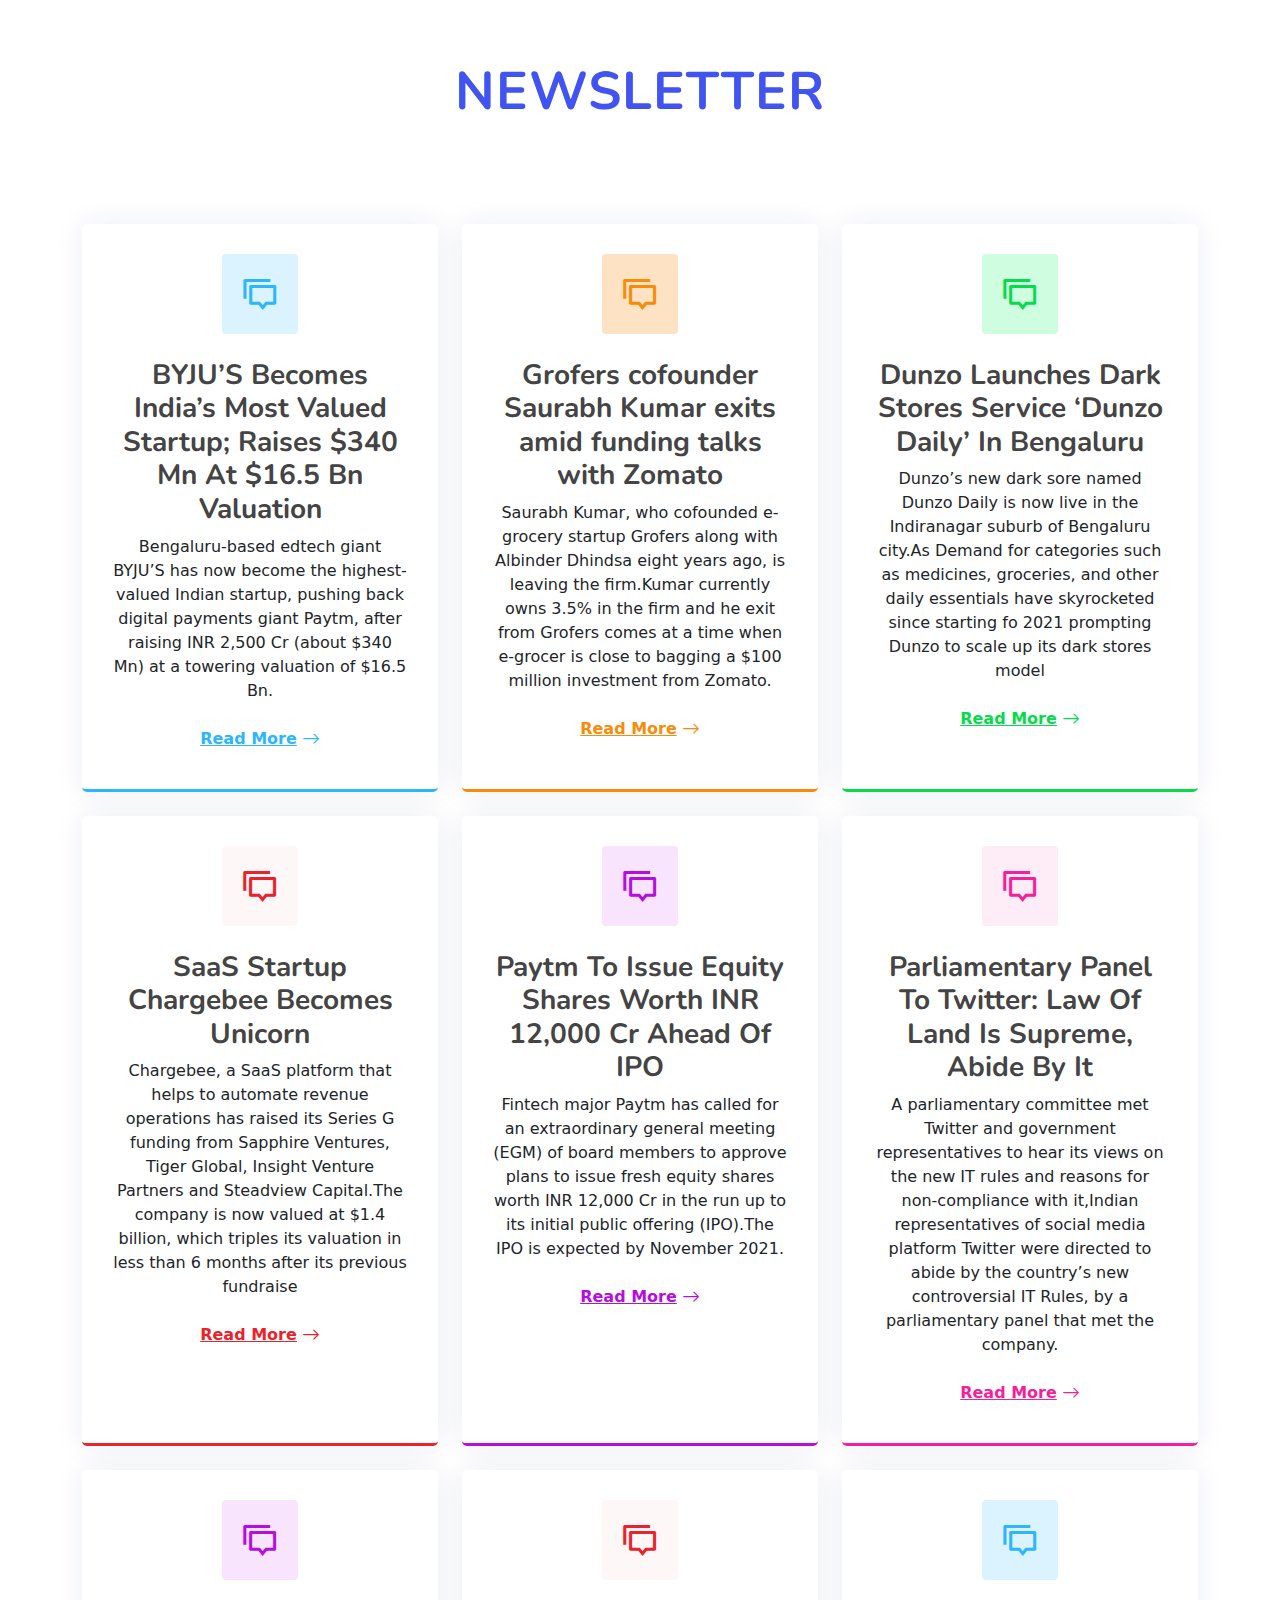
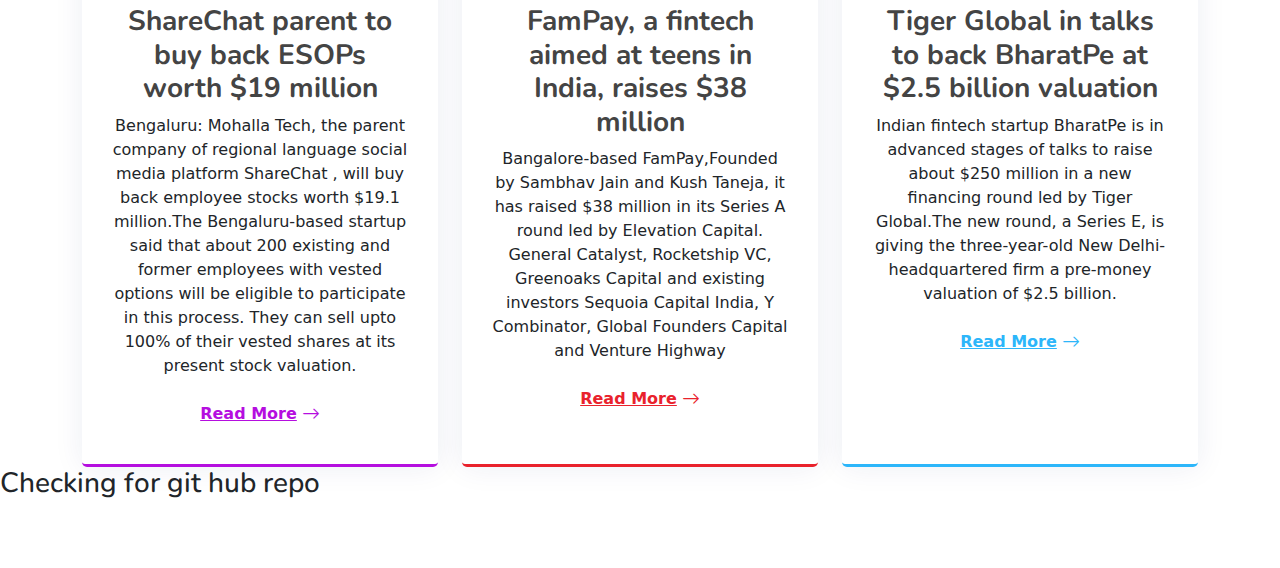
==== index.html @ 719d620d "ok" ====
<!DOCTYPE html>
<html lang="en">
<head>
    <meta charset="UTF-8">
    <meta http-equiv="X-UA-Compatible" content="IE=edge">
    <meta name="viewport" content="width=device-width, initial-scale=1.0">
    <link rel="shortcut icon" type="image/jpg" href="images/e-cell.jpg"/>
    <link rel="stylesheet" href="style.css">
    <title>Newsletter</title>
    <link href="https://fonts.googleapis.com/css?family=Open+Sans:300,300i,400,400i,600,600i,700,700i|Nunito:300,300i,400,400i,600,600i,700,700i|Poppins:300,300i,400,400i,500,500i,600,600i,700,700i" rel="stylesheet">
    <link href="assets/vendor/bootstrap/css/bootstrap.min.css" rel="stylesheet">
    <link href="assets/vendor/bootstrap-icons/bootstrap-icons.css" rel="stylesheet">
    <!-- <link href="assets/vendor/aos/aos.css" rel="stylesheet"> -->
    <link href="assets/vendor/remixicon/remixicon.css" rel="stylesheet">
    <link href="assets/vendor/swiper/swiper-bundle.min.css" rel="stylesheet">
    <link href="assets/vendor/glightbox/css/glightbox.min.css" rel="stylesheet">
</head>
<body>
   <section id="services" class="services">

      <div class="container" data-aos="fade-up">

        <header class="section-header">
          <h2 class="shiv">NEWSLETTER</h2>
        
        </header>

        <div class="row gy-4">

          <div class="col-lg-4 col-md-6" data-aos="fade-up" data-aos-delay="200">
            <div class="service-box blue">
              <i class="ri-discuss-line icon"></i>
              <h3>BYJU’S Becomes India’s Most Valued Startup; Raises $340 Mn At $16.5 Bn Valuation</h3>
              <p>Bengaluru-based edtech giant BYJU’S has now become the highest-valued Indian startup, pushing back digital payments giant Paytm, after raising INR 2,500 Cr (about $340 Mn) at a towering valuation of $16.5 Bn.</p>
              <a href="https://inc42.com/buzz/byjus-becomes-indias-most-valued-startup-raises-340-mn-at-16-5-bn-valuation/" class="read-more" target="_blank"><span>Read More</span> <i class="bi bi-arrow-right"></i></a>
            </div>
          </div>

          <div class="col-lg-4 col-md-6" data-aos="fade-up" data-aos-delay="300">
            <div class="service-box orange">
              <i class="ri-discuss-line icon"></i>
              <h3>Grofers cofounder Saurabh Kumar exits amid funding talks with Zomato</h3>
              <p>Saurabh Kumar, who cofounded e-grocery startup Grofers along with Albinder Dhindsa eight years ago, is leaving the firm.Kumar currently owns 3.5% in the firm and he exit from Grofers comes at a time when e-grocer is close to bagging a $100 million investment from Zomato.</p>
              <a href="https://m.economictimes.com/tech/startups/grofers-cofounder-saurabh-kumar-exits-amid-zomato-funding-talks/amp_articleshow/83633097.cms" target="_blank" class="read-more"><span>Read More</span> <i class="bi bi-arrow-right"></i></a>
            </div>
          </div>

          <div class="col-lg-4 col-md-6" data-aos="fade-up" data-aos-delay="400">
            <div class="service-box green">
              <i class="ri-discuss-line icon"></i>
              <h3>Dunzo Launches Dark Stores Service ‘Dunzo Daily’ In Bengaluru</h3>
              <p>Dunzo’s new dark sore named Dunzo Daily is now live in the Indiranagar suburb of Bengaluru city.As Demand for categories such as medicines, groceries, and other daily essentials have skyrocketed since starting fo 2021 prompting Dunzo to scale up its dark stores model</p>
              <a href="https://inc42.com/buzz/dunzo-launches-dark-stores-service-dunzo-daily-in-bengaluru/?itm_source=inc42-news-round&itm_medium=website&itm_campaign=news-round" class="read-more" target="_blank"><span>Read More</span> <i class="bi bi-arrow-right"></i></a>
            </div>
          </div>

          <div class="col-lg-4 col-md-6" data-aos="fade-up" data-aos-delay="500">
            <div class="service-box red">
              <i class="ri-discuss-line icon"></i>
              <h3>SaaS Startup Chargebee Becomes Unicorn</h3>
              <p>Chargebee, a SaaS platform that helps to automate revenue operations has raised its Series G funding from Sapphire Ventures, Tiger Global, Insight Venture Partners and Steadview Capital.The company is now valued at $1.4 billion, which triples its valuation in less than 6 months after its previous fundraise</p>
              <a href="https://inc42.com/buzz/saas-startup-chargebee-becomes-unicorn-triples-valuation-in-125-mn-series-g/" class="read-more" target="_blank"><span>Read More</span> <i class="bi bi-arrow-right"></i></a>
            </div>
          </div>

          <div class="col-lg-4 col-md-6" data-aos="fade-up" data-aos-delay="600">
            <div class="service-box purple">
              <i class="ri-discuss-line icon"></i>
              <h3>Paytm To Issue Equity Shares Worth INR 12,000 Cr Ahead Of IPO</h3>
              <p>Fintech major Paytm has called for an extraordinary general meeting (EGM) of board members to approve plans to issue fresh equity shares worth INR 12,000 Cr in the run up to its initial public offering (IPO).The IPO is expected by November 2021.</p>
              <a href="https://inc42.com/buzz/paytm-to-issue-equity-shares-worth-inr-12000-cr-ahead-of-ipo/" class="read-more" target="_blank"><span>Read More</span> <i class="bi bi-arrow-right"></i></a>
            </div>
          </div>

          <div class="col-lg-4 col-md-6" data-aos="fade-up" data-aos-delay="700">
            <div class="service-box pink">
              <i class="ri-discuss-line icon"></i>
              <h3>Parliamentary Panel To Twitter: Law Of Land Is Supreme, Abide By It</h3>
              <p>A parliamentary committee met Twitter and government representatives to hear its views on the new IT rules and reasons for non-compliance with it,Indian representatives of social media platform Twitter were directed to abide by the country’s new controversial IT Rules, by a parliamentary panel that met the company.</p>
              <a href="https://inc42.com/buzz/parliamentary-panel-to-twitter-law-of-land-is-supreme-abide-by-it/?itm_source=inc42-news-round&itm_medium=website&itm_campaign=news-round" target="_blank"class="read-more"><span>Read More</span> <i class="bi bi-arrow-right"></i></a>
            </div>
          </div>
          <div class="col-lg-4 col-md-6" data-aos="fade-up" data-aos-delay="600">
            <div class="service-box purple">
              <i class="ri-discuss-line icon"></i>
              <h3>ShareChat parent to buy back ESOPs worth $19 million</h3>
              <p>Bengaluru: Mohalla Tech, the parent company of regional language social media platform ShareChat , will buy back employee stocks worth $19.1 million.The Bengaluru-based startup said that about 200 existing and former employees with vested options will be eligible to participate in this process. They can sell upto 100% of their vested shares at its present stock valuation.</p>
              <a href="https://m.economictimes.com/tech/startups/sharechat-parent-to-buy-back-esops-worth-19-million/amp_articleshow/83627290.cms" target="_blank"class="read-more"><span>Read More</span> <i class="bi bi-arrow-right"></i></a>
            </div>
          </div>
          
          <div class="col-lg-4 col-md-6" data-aos="fade-up" data-aos-delay="500">
            <div class="service-box red">
              <i class="ri-discuss-line icon"></i>
              <h3>FamPay, a fintech aimed at teens in India, raises $38 million</h3>
              <p>Bangalore-based FamPay,Founded by Sambhav Jain and Kush Taneja, it has raised $38 million in its Series A round led by Elevation Capital. General Catalyst, Rocketship VC, Greenoaks Capital and existing investors Sequoia Capital India, Y Combinator, Global Founders Capital and Venture Highway</p>
              <a href="https://techcrunch.com/2021/06/15/fampay-a-fintech-aimed-at-teens-in-india-raises-38-million/" target="_blank" class="read-more"><span>Read More</span> <i class="bi bi-arrow-right"></i></a>
            </div>
          </div>
       
          <div class="col-lg-4 col-md-6" data-aos="fade-up" data-aos-delay="200">
            <div class="service-box blue">
              <i class="ri-discuss-line icon"></i>
              <h3>Tiger Global in talks to back BharatPe at $2.5 billion valuation</h3>
              <p>Indian fintech startup BharatPe is in advanced stages of talks to raise about $250 million in a new financing round led by Tiger Global.The new round, a Series E, is giving the three-year-old New Delhi-headquartered firm a pre-money valuation of $2.5 billion.</p>
              <a href="https://techcrunch.com/2021/06/18/tiger-global-in-talks-to-back-bharatpe-at-2-5-billion-valuation/" target="_blank" class="read-more"><span>Read More</span> <i class="bi bi-arrow-right"></i></a>
            </div>
          </div>
          
        </div>

      </div>
      <h3>Checking for git hub repo</h3>
    </section>
    
</body>
</html>
---- style.css ----
:root {
  scroll-behavior: smooth;
}

body {
  font-family: "Open Sans", sans-serif;
  color: #444444;
}

a {
  color: #4154f1;
  text-decoration: none;
}

a:hover {
  color: #717ff5;
  text-decoration: none;
}

h1, h2, h3, h4, h5, h6 {
  font-family: "Nunito", sans-serif;
}


section {
  padding: 60px 0;
  overflow: hidden;
}

.section-header {
  text-align: center;
  padding-bottom: 100px;
}

.section-header h2 {
  font-size: 53px;
  letter-spacing: 1px;
  font-weight: 700;
  margin: 0;
  color: #4154f1;
  text-transform: uppercase;
}

.section-header p {
  margin: 10px 0 0 0;
  padding: 0;
  font-size: 38px;
  line-height: 42px;
  font-weight: 700;
  color: #012970;
}

@media (max-width: 768px) {
  .section-header p {
    font-size: 28px;
    line-height: 32px;
  }
}


.services .service-box {
  box-shadow: 0px 0 30px rgba(1, 41, 112, 0.08);
  height: 100%;
  padding: 30px 30px;
  text-align: center;
  transition: 0.3s;
  border-radius: 5px;
}

.services .service-box .icon {
  font-size: 36px;
  padding: 40px 20px;
  border-radius: 4px;
  position: relative;
  margin-bottom: 25px;
  display: inline-block;
  line-height: 0;
  transition: 0.3s;
}

.services .service-box h3 {
  color: #444444;
  font-weight: 700;
}

.services .service-box .read-more {
  display: inline-flex;
  align-items: center;
  justify-content: center;
  font-weight: 600;
  font-size: 16px;
  padding: 8px 20px;
}

.services .service-box .read-more i {
  line-height: 0;
  margin-left: 5px;
  font-size: 18px;
}

.services .service-box.blue {
  border-bottom: 3px solid #2db6fa;
}

.services .service-box.blue .icon {
  color: #2db6fa;
  background: #dbf3fe;
}

.services .service-box.blue .read-more {
  color: #2db6fa;
}

.services .service-box.blue:hover {
  background: #2db6fa;
}

.services .service-box.orange {
  border-bottom: 3px solid #f68c09;
}

.services .service-box.orange .icon {
  color: #f68c09;
  background: #fde3c4;
}

.services .service-box.orange .read-more {
  color: #f68c09;
}

.services .service-box.orange:hover {
  background: #f68c09;
}

.services .service-box.green {
  border-bottom: 3px solid #08da4e;
}

.services .service-box.green .icon {
  color: #08da4e;
  background: #cffddf;
}

.services .service-box.green .read-more {
  color: #08da4e;
}

.services .service-box.green:hover {
  background: #08da4e;
}

.services .service-box.red {
  border-bottom: 3px solid #e9222c;
}

.services .service-box.red .icon {
  color: #e9222c;
  background: #fef7f8;
}

.services .service-box.red .read-more {
  color: #e9222c;
}

.services .service-box.red:hover {
  background: #e9222c;
}

.services .service-box.purple {
  border-bottom: 3px solid #b50edf;
}

.services .service-box.purple .icon {
  color: #b50edf;
  background: #f8e4fd;
}

.services .service-box.purple .read-more {
  color: #b50edf;
}

.services .service-box.purple:hover {
  background: #b50edf;
}

.services .service-box.pink {
  border-bottom: 3px solid #f51f9c;
}

.services .service-box.pink .icon {
  color: #f51f9c;
  background: #feecf7;
}

.services .service-box.pink .read-more {
  color: #f51f9c;
}

.services .service-box.pink:hover {
  background: #f51f9c;
}

.services .service-box:hover h3, .services .service-box:hover p, .services .service-box:hover .read-more {
  color: #fff;
}

.services .service-box:hover .icon {
  background: #fff;
}

@media screen and (max-width:686px) {
  .section-header h2 {
    font-size:33px;
  }
}
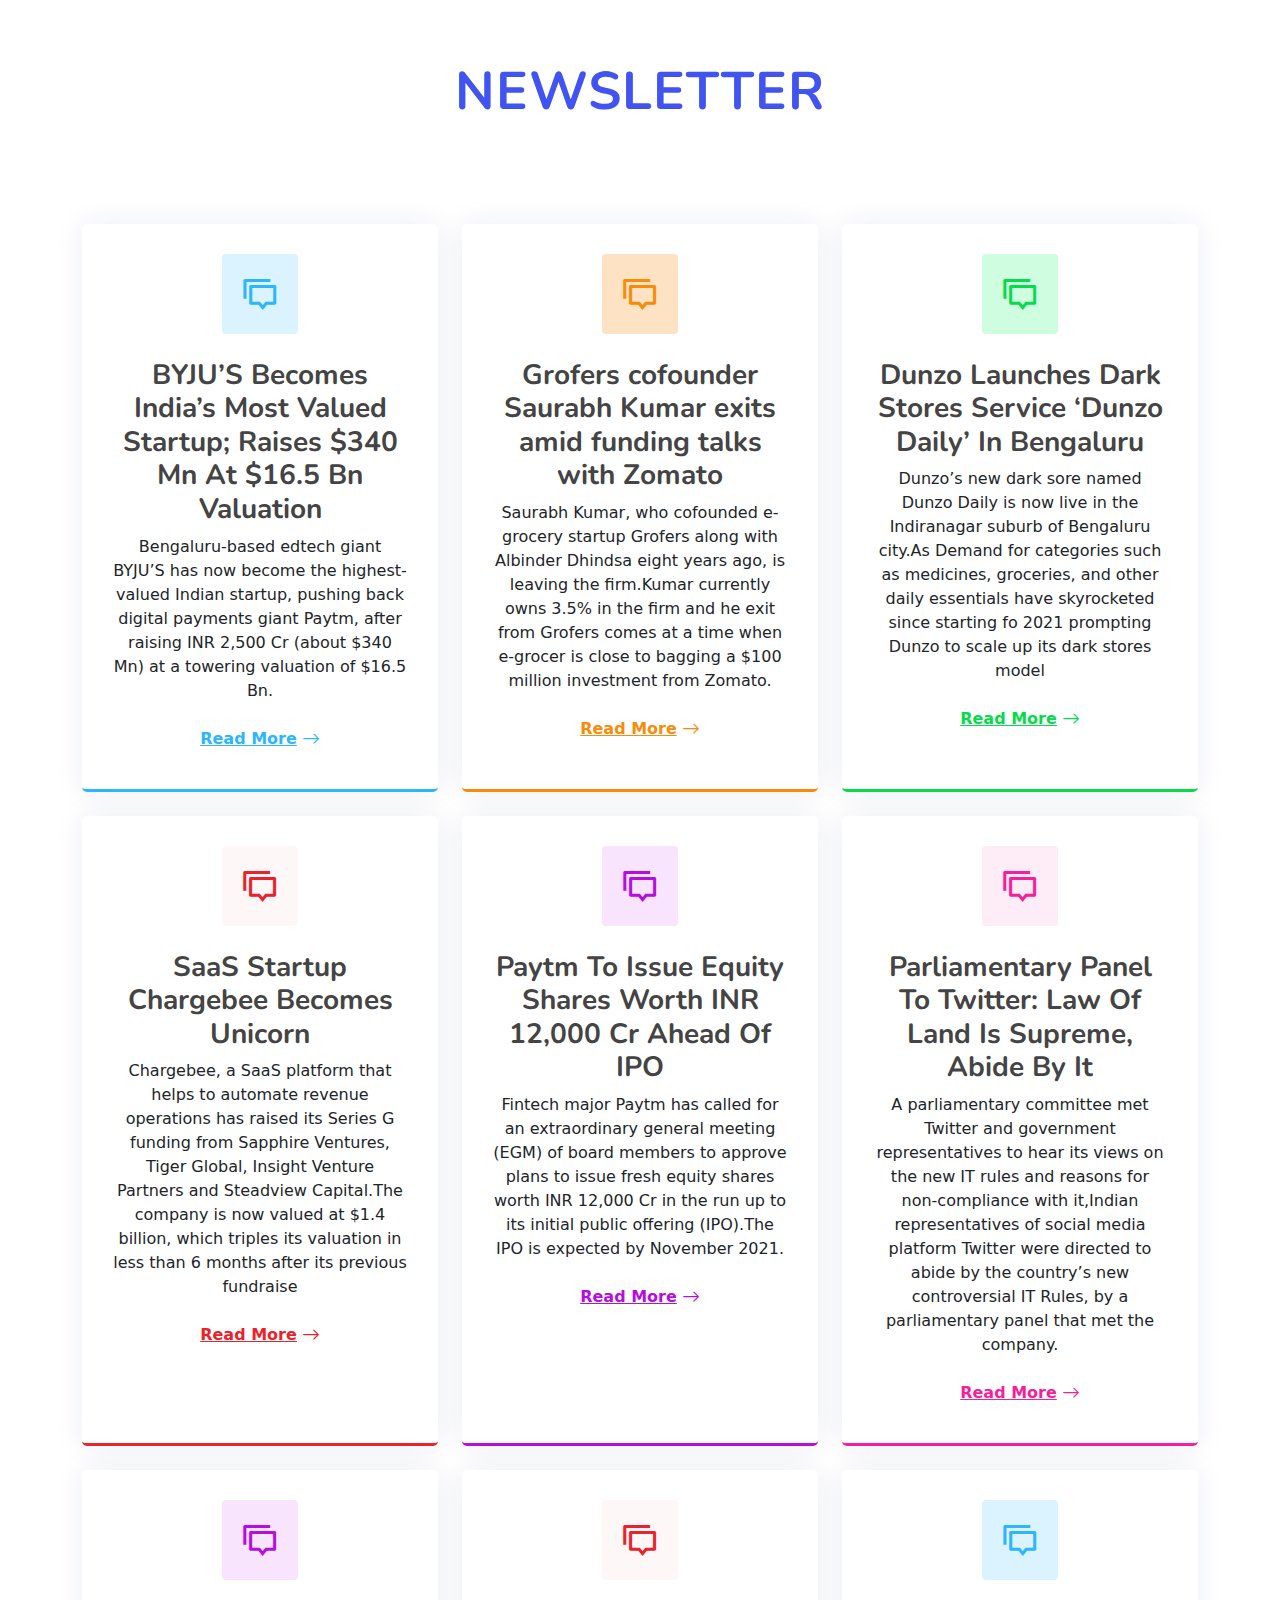
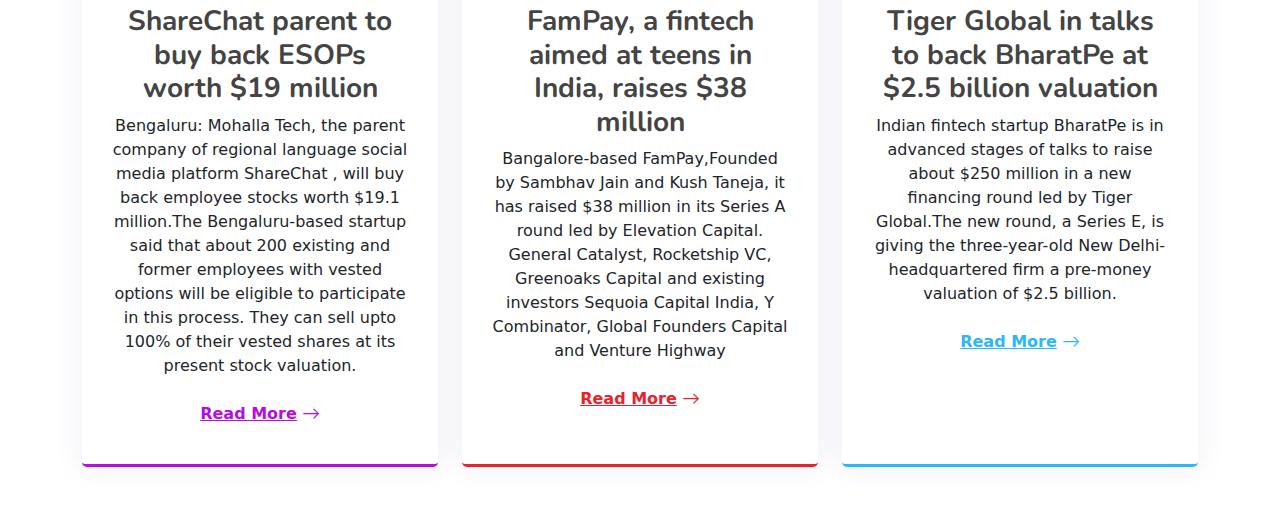
==== commit 48cdb1be: "z" ====
--- a/index.html
+++ b/index.html
@@ -110,7 +110,8 @@
         </div>
 
       </div>
-      <h3>Checking for git hub repo</h3>
+      
+      
     </section>
     
 </body>
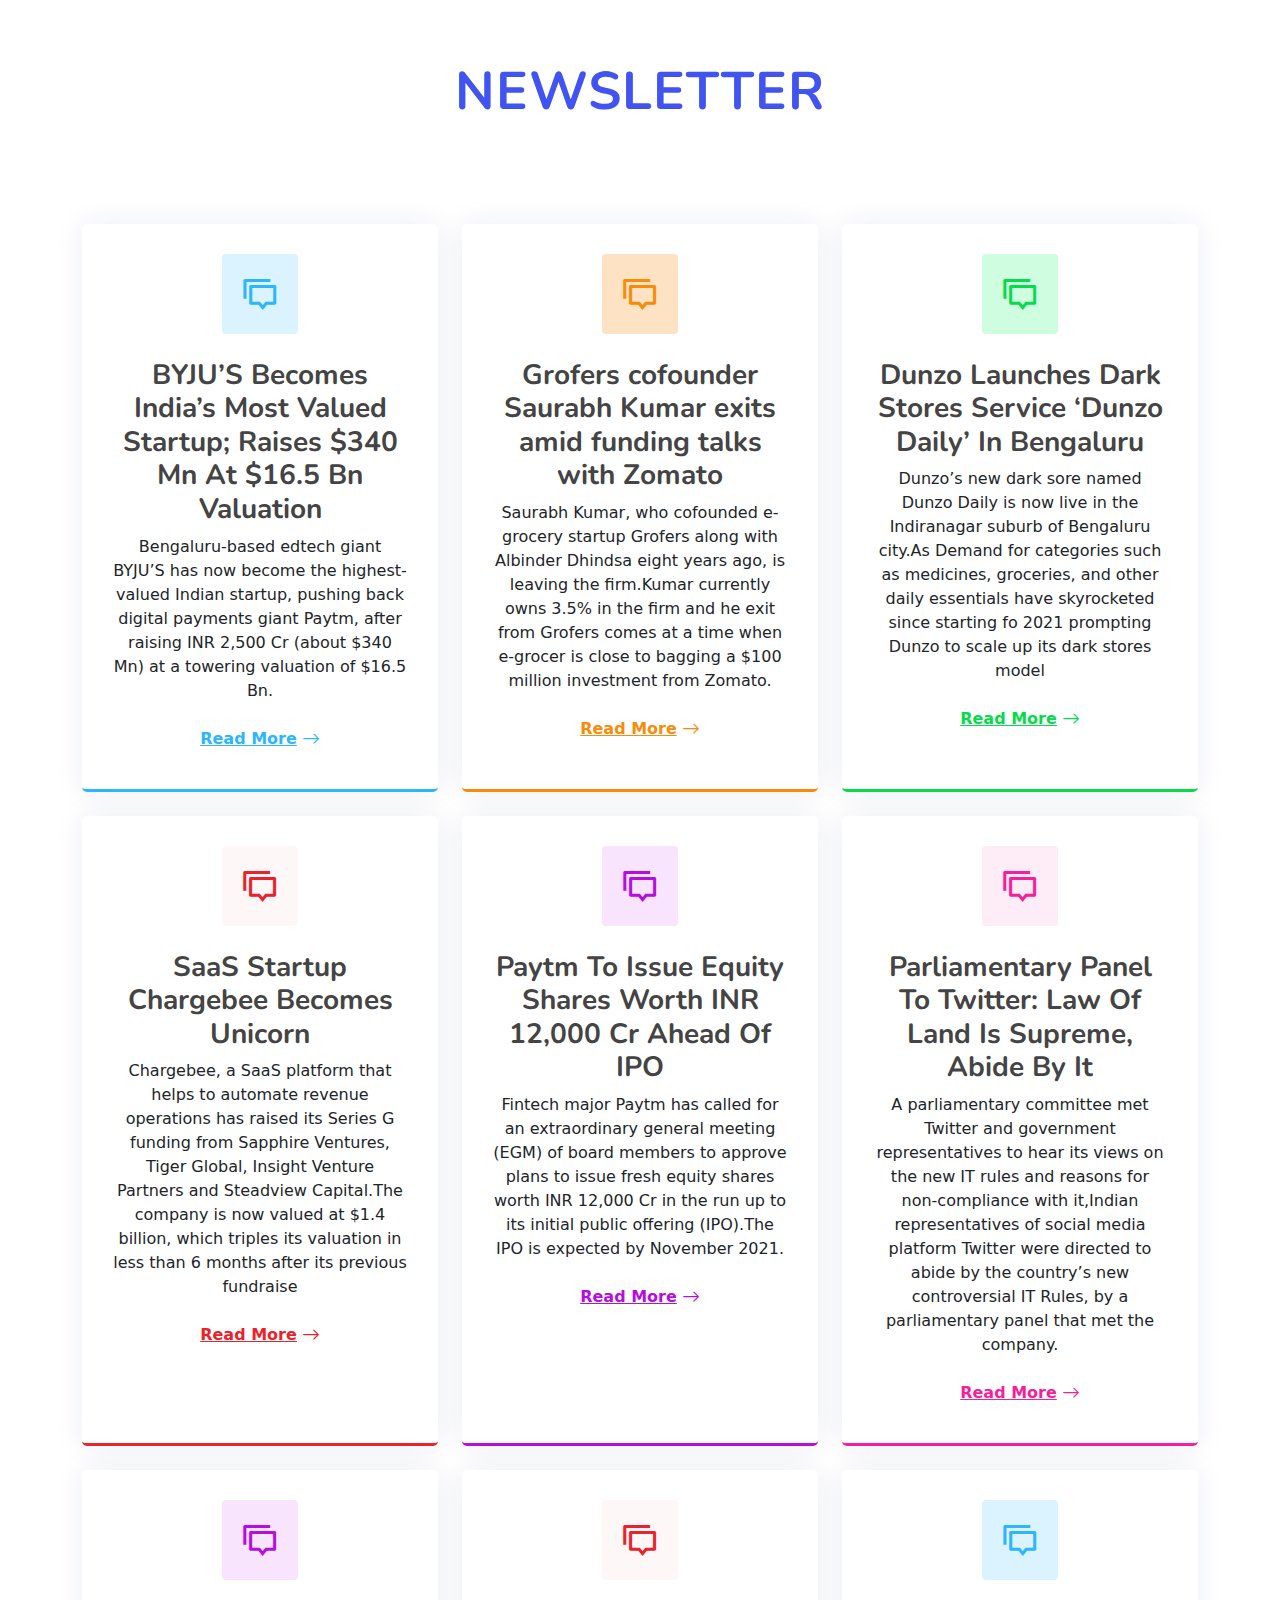
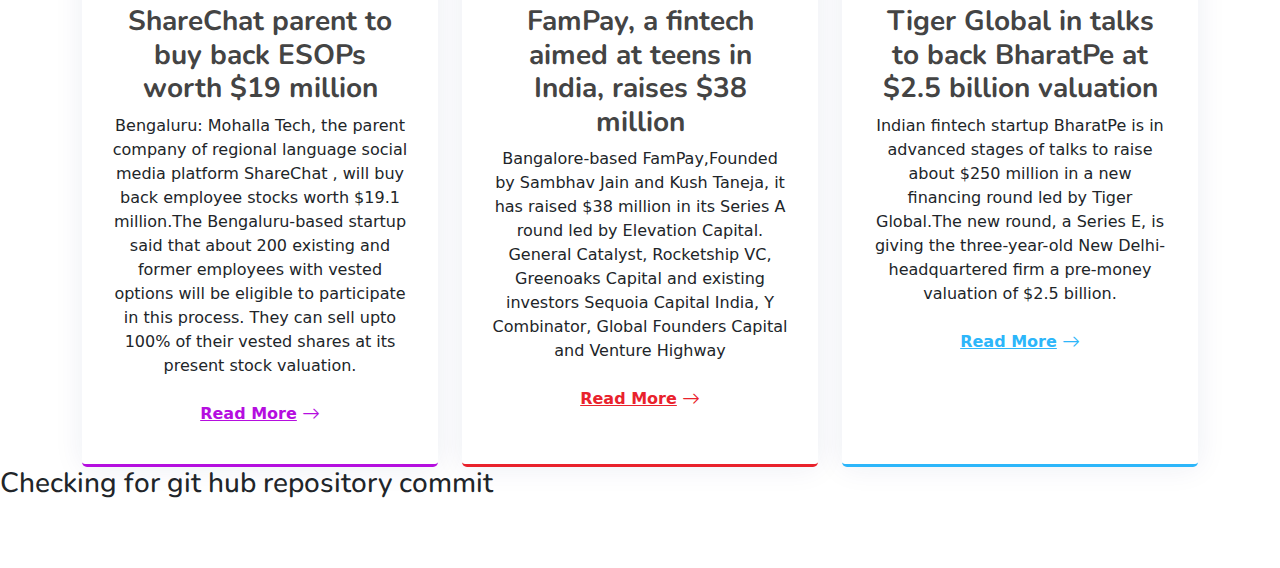
==== commit 49a389ab: "." ====
--- a/index.html
+++ b/index.html
@@ -110,7 +110,7 @@
         </div>
 
       </div>
-      
+      <h3>Checking for git hub repository commit</h3>
       
     </section>
     
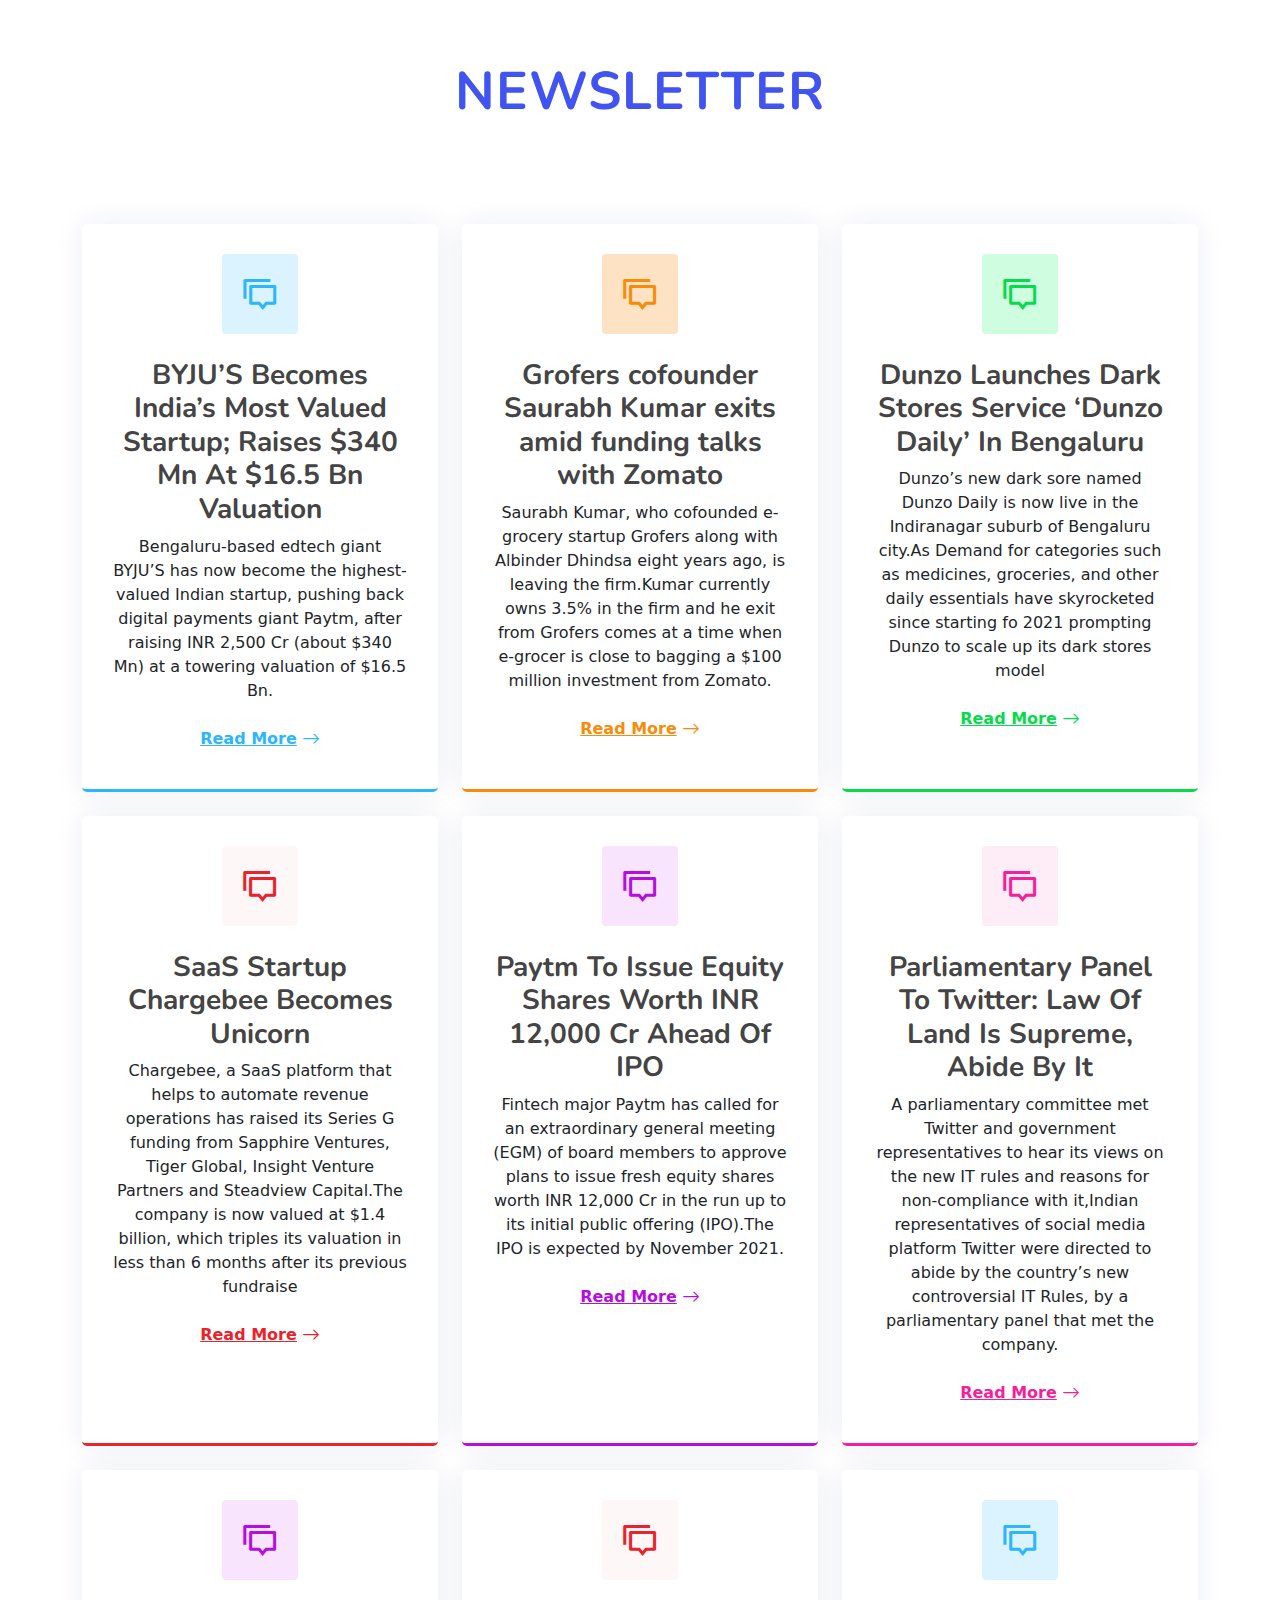
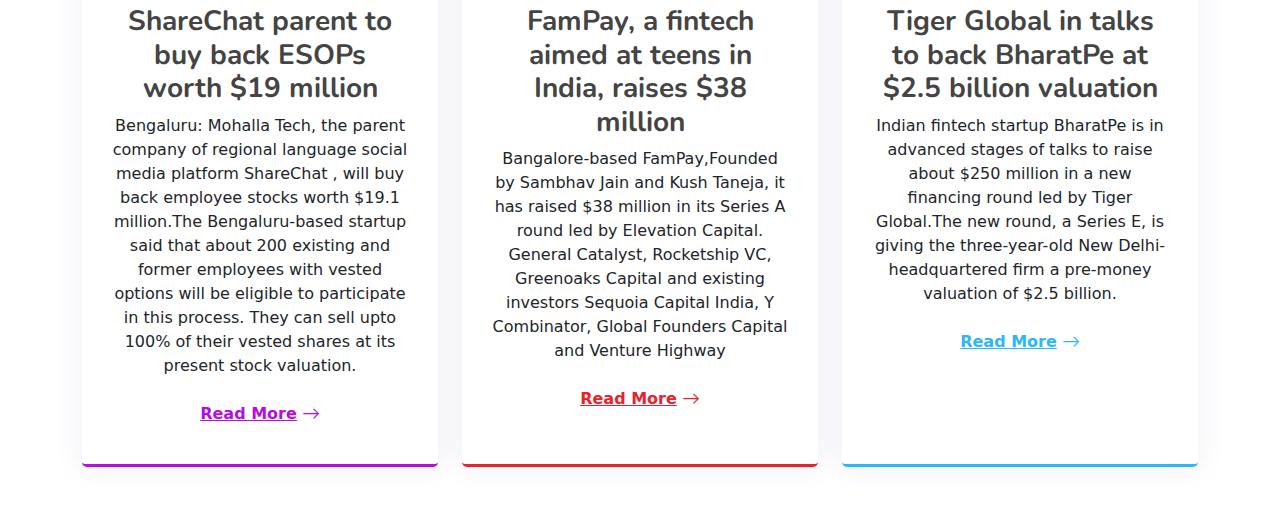
==== commit 43b5beb9: "z" ====
--- a/index.html
+++ b/index.html
@@ -110,7 +110,7 @@
         </div>
 
       </div>
-      <h3>Checking for git hub repository commit</h3>
+      
       
     </section>
     
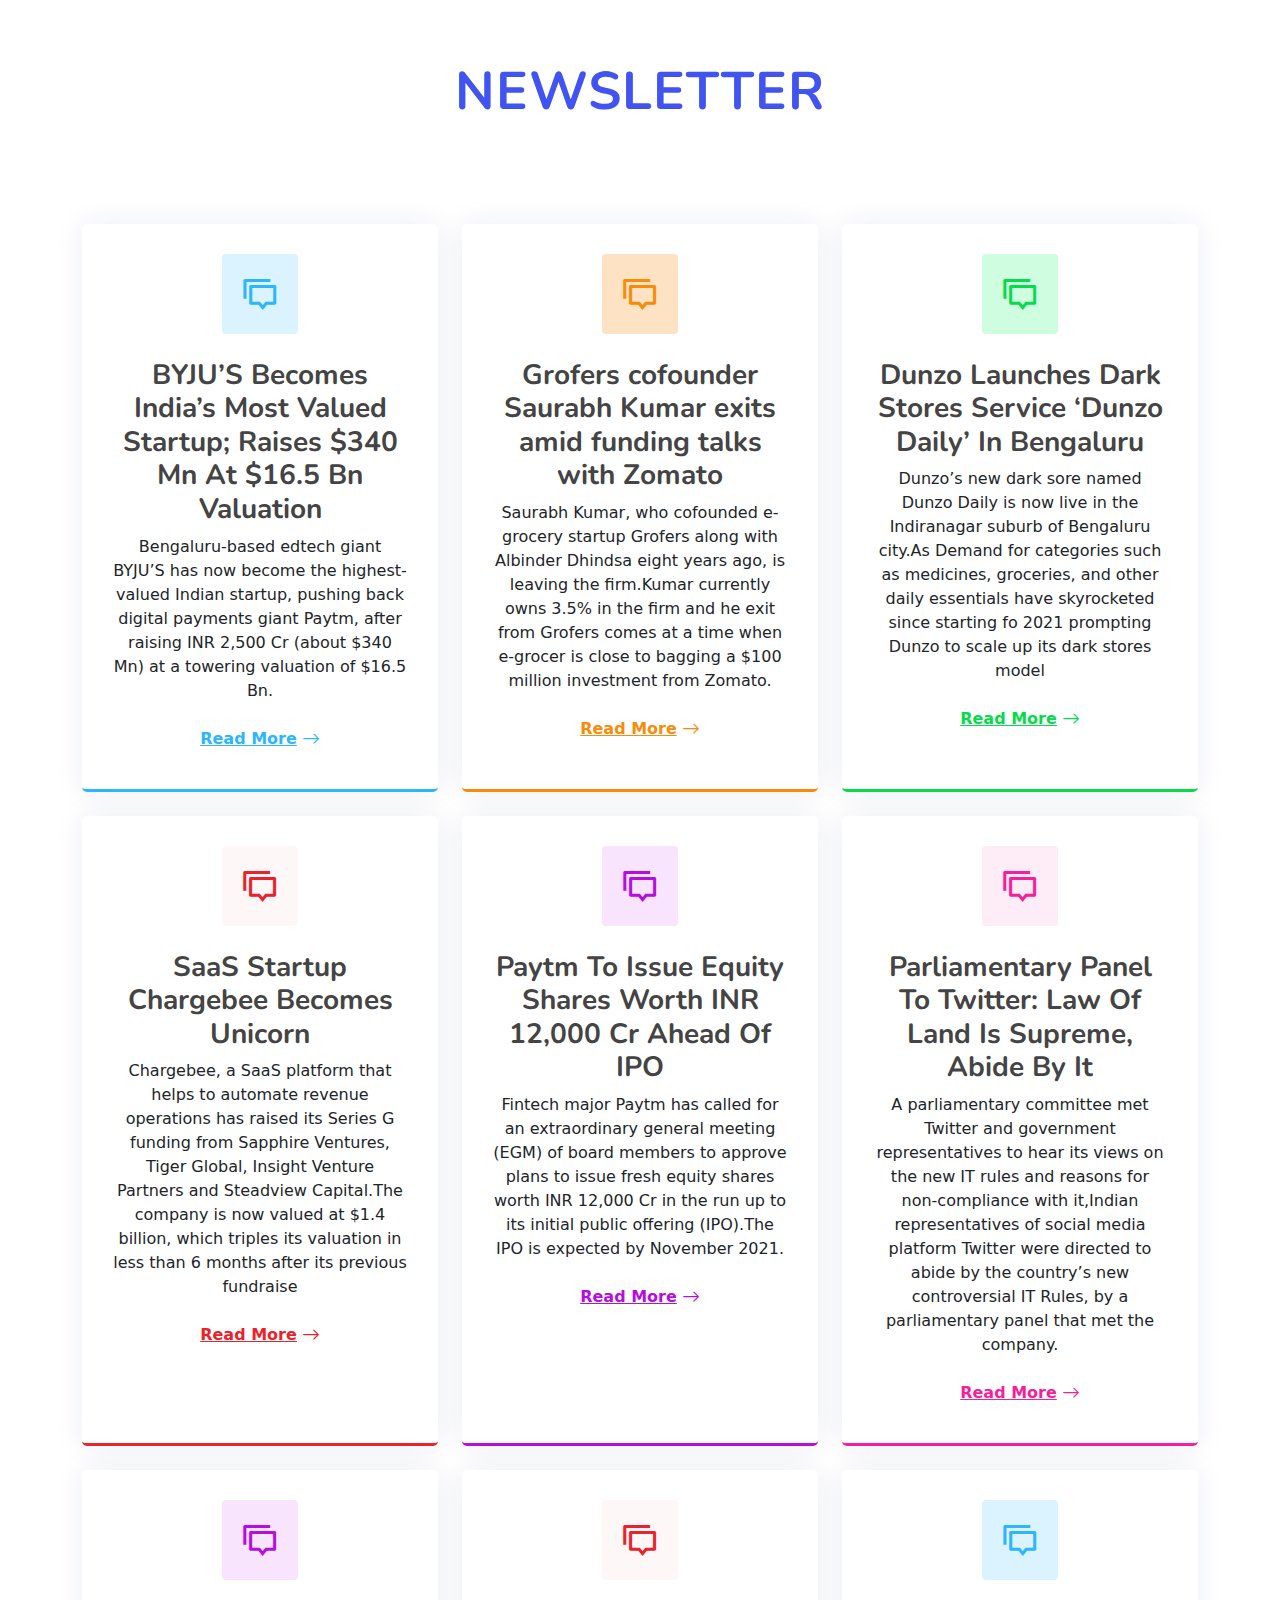
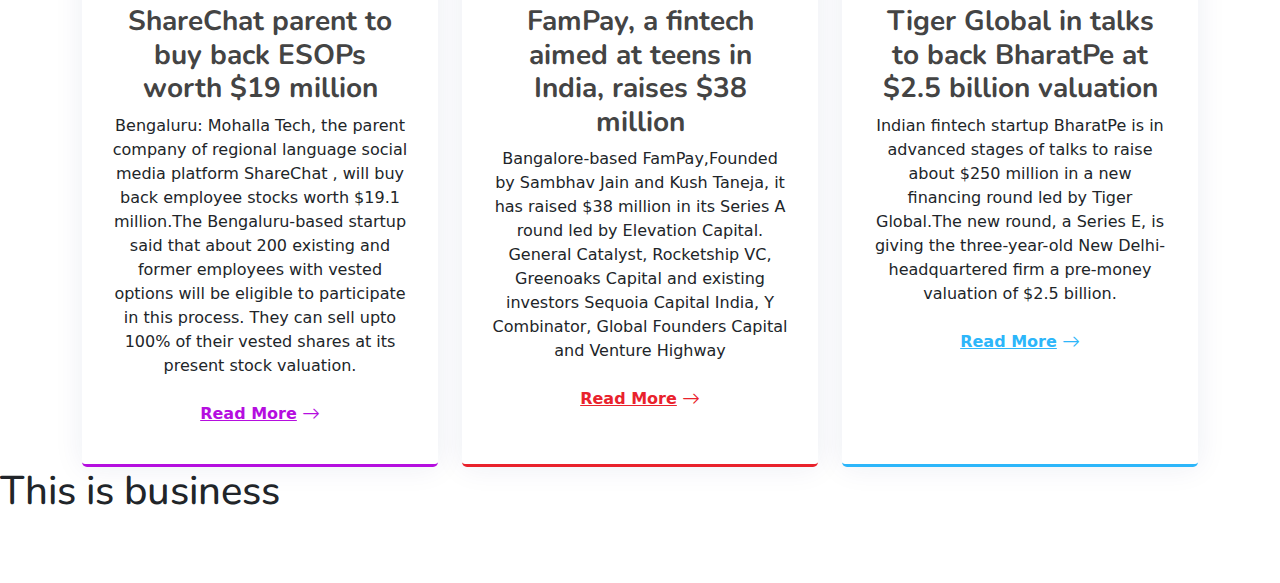
==== commit aadb3241: "a" ====
--- a/index.html
+++ b/index.html
@@ -111,7 +111,7 @@
 
       </div>
       
-      
+      <h1>This is business</h1>
     </section>
     
 </body>
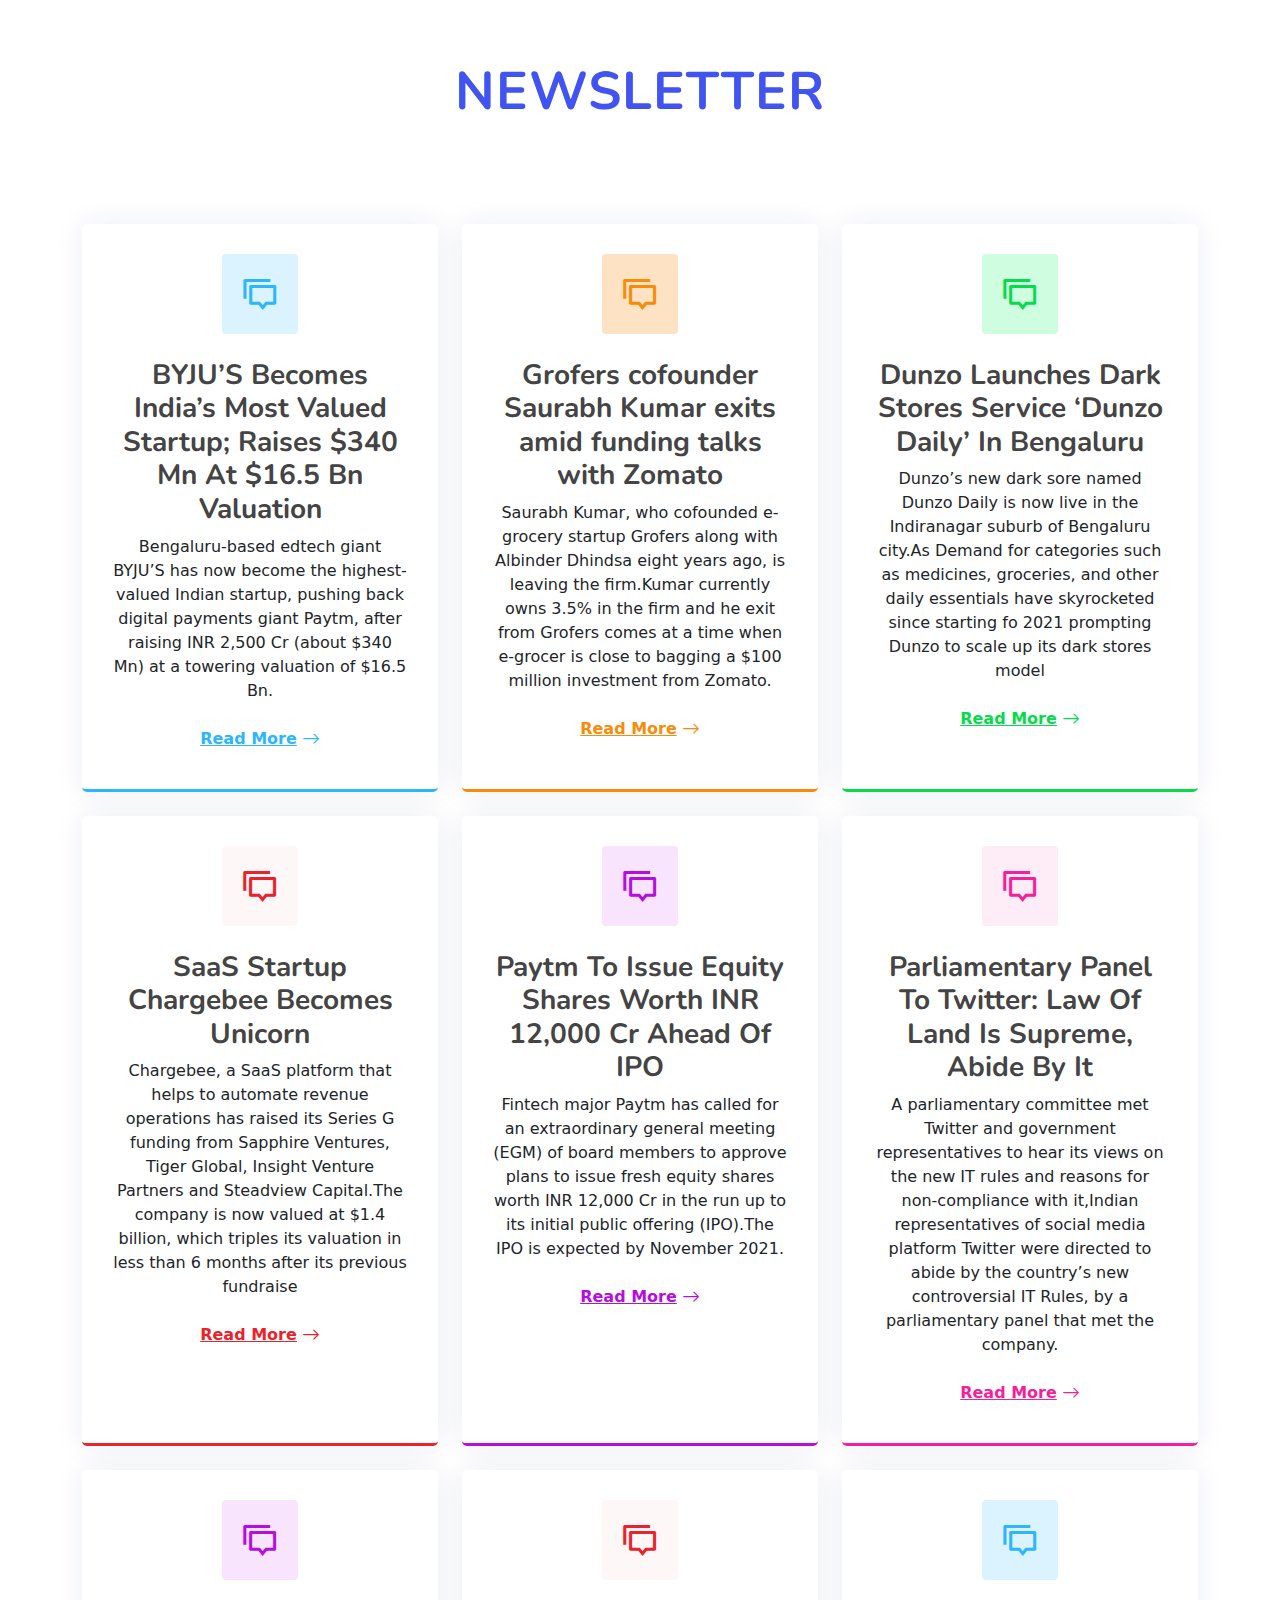
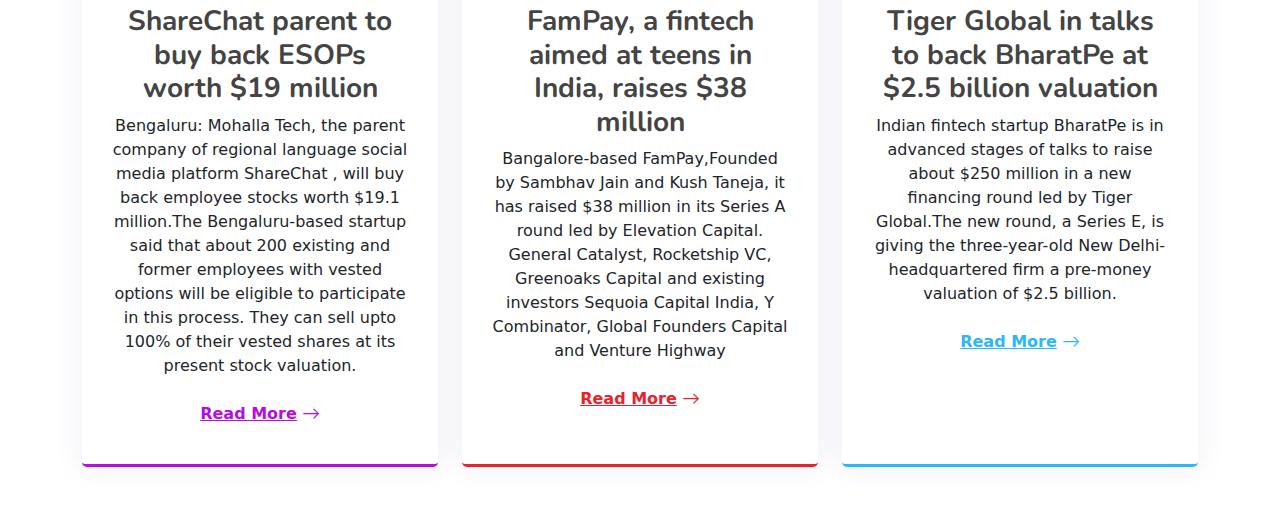
==== commit de3bd64c: "z" ====
--- a/index.html
+++ b/index.html
@@ -111,7 +111,7 @@
 
       </div>
       
-      <h1>This is business</h1>
+     
     </section>
     
 </body>
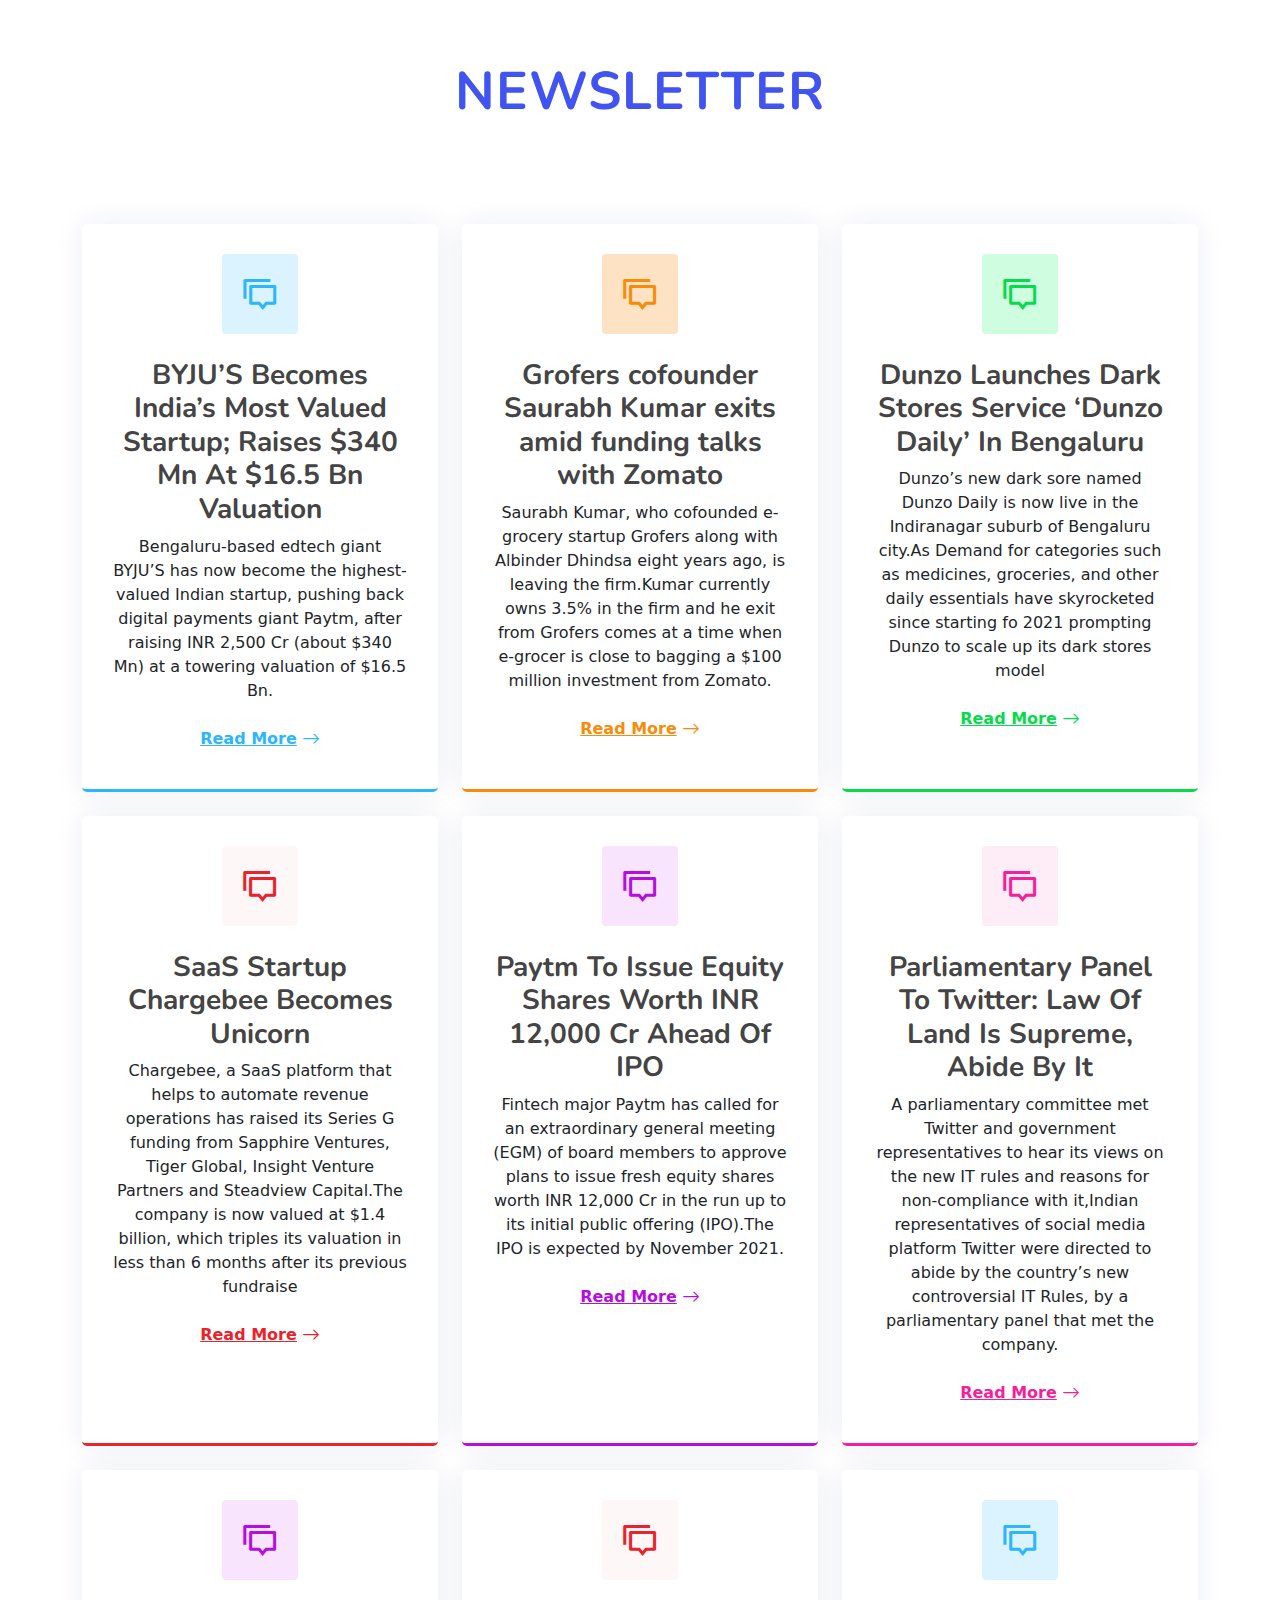
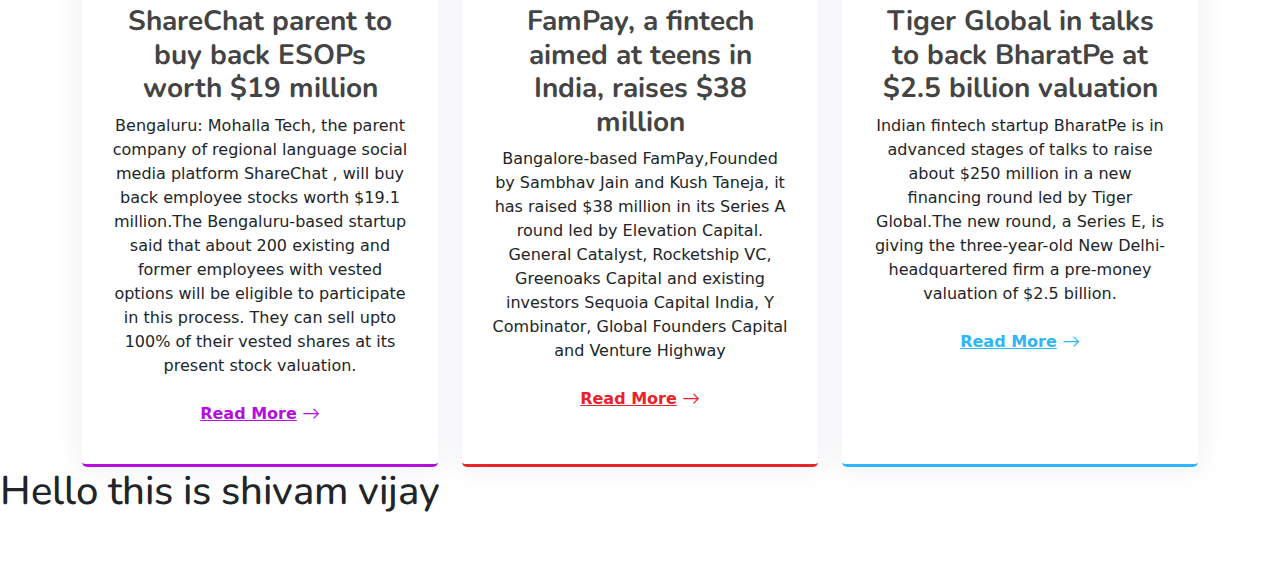
==== commit 6fa11e18: "a" ====
--- a/index.html
+++ b/index.html
@@ -111,7 +111,7 @@
 
       </div>
       
-     
+     <h1>Hello this is shivam vijay</h1>
     </section>
     
 </body>
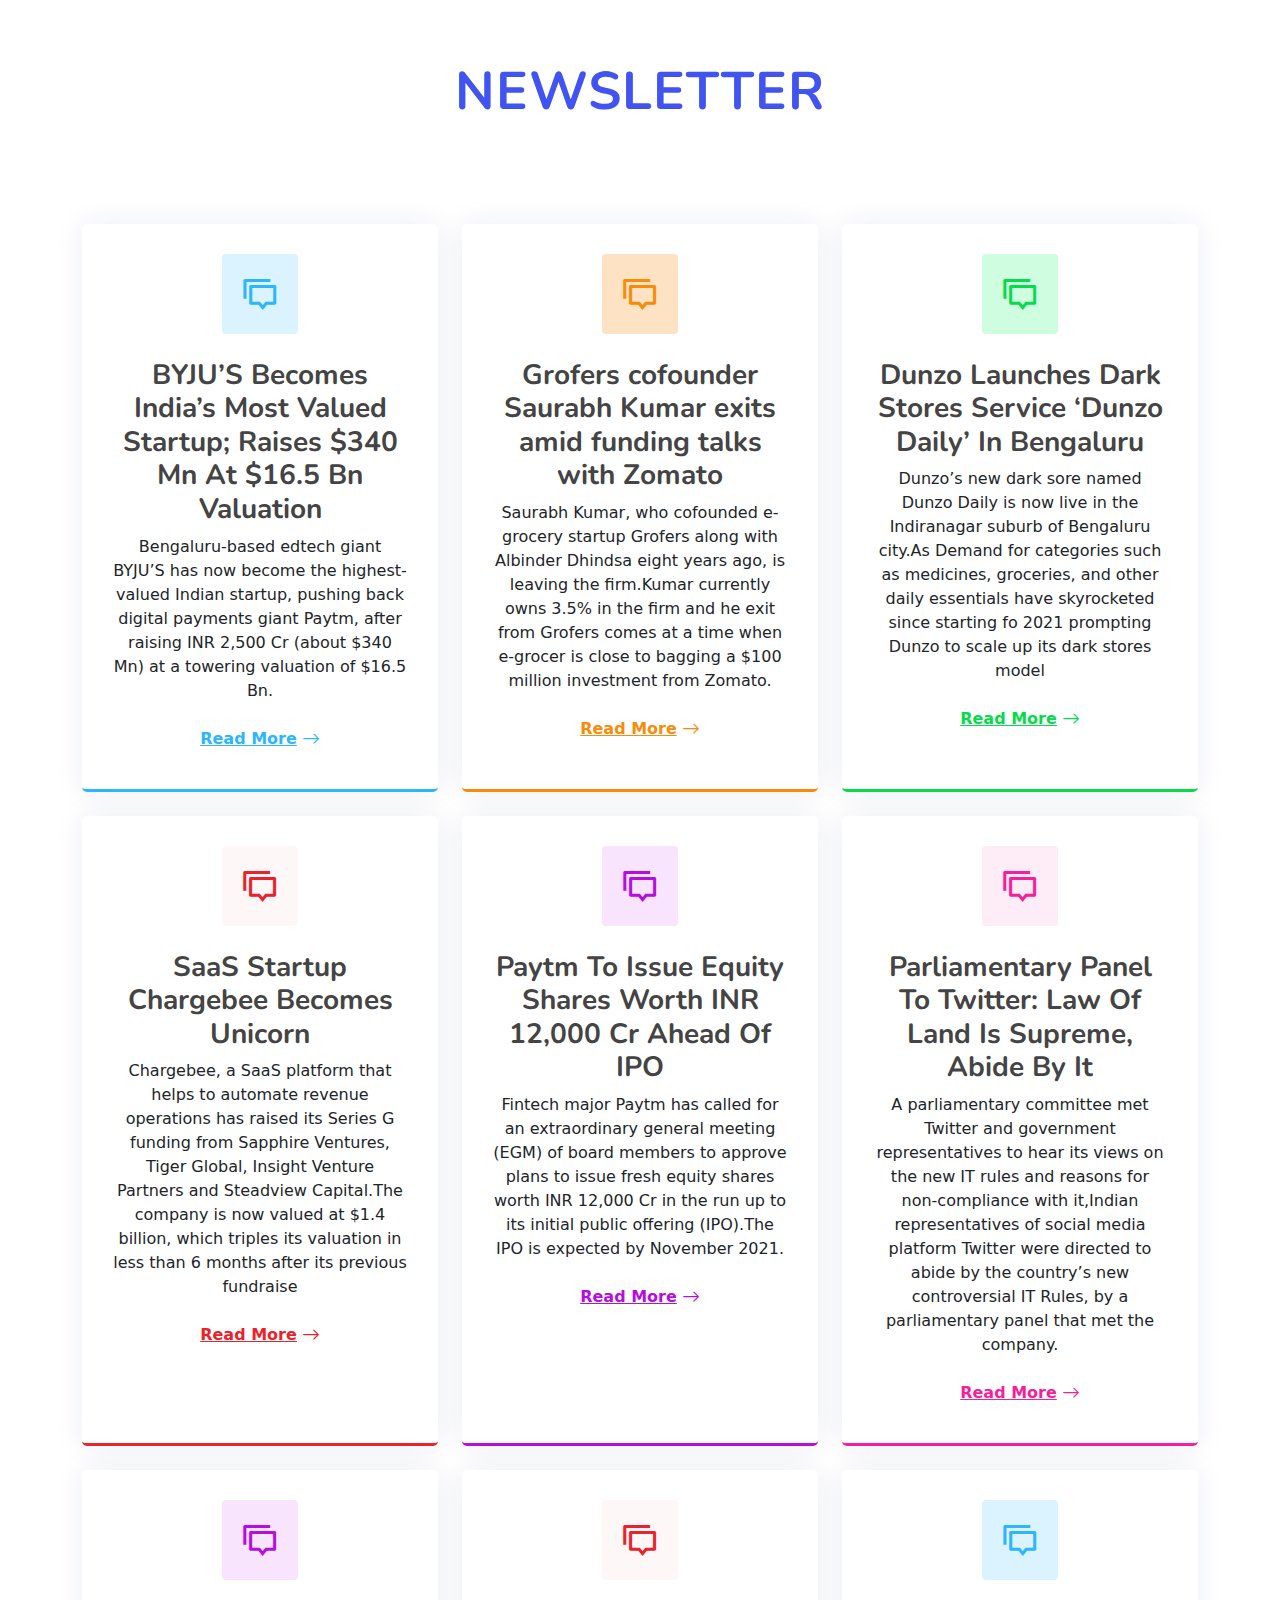
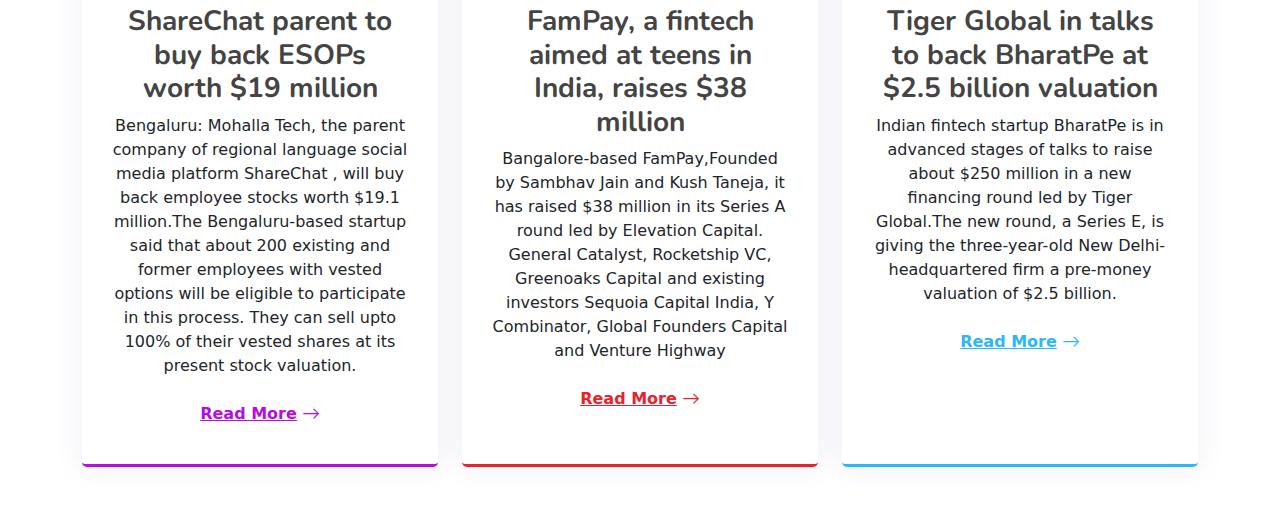
==== commit 064bcc3a: "this" ====
--- a/index.html
+++ b/index.html
@@ -1,118 +1,273 @@
 <!DOCTYPE html>
 <html lang="en">
-<head>
-    <meta charset="UTF-8">
-    <meta http-equiv="X-UA-Compatible" content="IE=edge">
-    <meta name="viewport" content="width=device-width, initial-scale=1.0">
-    <link rel="shortcut icon" type="image/jpg" href="images/e-cell.jpg"/>
-    <link rel="stylesheet" href="style.css">
+  <head>
+    <meta charset="UTF-8" />
+    <meta http-equiv="X-UA-Compatible" content="IE=edge" />
+    <meta name="viewport" content="width=device-width, initial-scale=1.0" />
+    <link rel="shortcut icon" type="image/jpg" href="images/e-cell.jpg" />
+    <link rel="stylesheet" href="style.css" />
     <title>Newsletter</title>
-    <link href="https://fonts.googleapis.com/css?family=Open+Sans:300,300i,400,400i,600,600i,700,700i|Nunito:300,300i,400,400i,600,600i,700,700i|Poppins:300,300i,400,400i,500,500i,600,600i,700,700i" rel="stylesheet">
-    <link href="assets/vendor/bootstrap/css/bootstrap.min.css" rel="stylesheet">
-    <link href="assets/vendor/bootstrap-icons/bootstrap-icons.css" rel="stylesheet">
+    <link
+      href="https://fonts.googleapis.com/css?family=Open+Sans:300,300i,400,400i,600,600i,700,700i|Nunito:300,300i,400,400i,600,600i,700,700i|Poppins:300,300i,400,400i,500,500i,600,600i,700,700i"
+      rel="stylesheet"
+    />
+    <link
+      href="assets/vendor/bootstrap/css/bootstrap.min.css"
+      rel="stylesheet"
+    />
+    <link
+      href="assets/vendor/bootstrap-icons/bootstrap-icons.css"
+      rel="stylesheet"
+    />
     <!-- <link href="assets/vendor/aos/aos.css" rel="stylesheet"> -->
-    <link href="assets/vendor/remixicon/remixicon.css" rel="stylesheet">
-    <link href="assets/vendor/swiper/swiper-bundle.min.css" rel="stylesheet">
-    <link href="assets/vendor/glightbox/css/glightbox.min.css" rel="stylesheet">
-</head>
-<body>
-   <section id="services" class="services">
-
+    <link href="assets/vendor/remixicon/remixicon.css" rel="stylesheet" />
+    <link href="assets/vendor/swiper/swiper-bundle.min.css" rel="stylesheet" />
+    <link
+      href="assets/vendor/glightbox/css/glightbox.min.css"
+      rel="stylesheet"
+    />
+  </head>
+  <body>
+    <section id="services" class="services">
       <div class="container" data-aos="fade-up">
-
         <header class="section-header">
           <h2 class="shiv">NEWSLETTER</h2>
-        
         </header>
 
         <div class="row gy-4">
-
-          <div class="col-lg-4 col-md-6" data-aos="fade-up" data-aos-delay="200">
+          <div
+            class="col-lg-4 col-md-6"
+            data-aos="fade-up"
+            data-aos-delay="200"
+          >
             <div class="service-box blue">
               <i class="ri-discuss-line icon"></i>
-              <h3>BYJU’S Becomes India’s Most Valued Startup; Raises $340 Mn At $16.5 Bn Valuation</h3>
-              <p>Bengaluru-based edtech giant BYJU’S has now become the highest-valued Indian startup, pushing back digital payments giant Paytm, after raising INR 2,500 Cr (about $340 Mn) at a towering valuation of $16.5 Bn.</p>
-              <a href="https://inc42.com/buzz/byjus-becomes-indias-most-valued-startup-raises-340-mn-at-16-5-bn-valuation/" class="read-more" target="_blank"><span>Read More</span> <i class="bi bi-arrow-right"></i></a>
-            </div>
-          </div>
-
-          <div class="col-lg-4 col-md-6" data-aos="fade-up" data-aos-delay="300">
+              <h3>
+                BYJU’S Becomes India’s Most Valued Startup; Raises $340 Mn At
+                $16.5 Bn Valuation
+              </h3>
+              <p>
+                Bengaluru-based edtech giant BYJU’S has now become the
+                highest-valued Indian startup, pushing back digital payments
+                giant Paytm, after raising INR 2,500 Cr (about $340 Mn) at a
+                towering valuation of $16.5 Bn.
+              </p>
+              <a
+                href="https://inc42.com/buzz/byjus-becomes-indias-most-valued-startup-raises-340-mn-at-16-5-bn-valuation/"
+                class="read-more"
+                target="_blank"
+                ><span>Read More</span> <i class="bi bi-arrow-right"></i
+              ></a>
+            </div>
+          </div>
+
+          <div
+            class="col-lg-4 col-md-6"
+            data-aos="fade-up"
+            data-aos-delay="300"
+          >
             <div class="service-box orange">
               <i class="ri-discuss-line icon"></i>
-              <h3>Grofers cofounder Saurabh Kumar exits amid funding talks with Zomato</h3>
-              <p>Saurabh Kumar, who cofounded e-grocery startup Grofers along with Albinder Dhindsa eight years ago, is leaving the firm.Kumar currently owns 3.5% in the firm and he exit from Grofers comes at a time when e-grocer is close to bagging a $100 million investment from Zomato.</p>
-              <a href="https://m.economictimes.com/tech/startups/grofers-cofounder-saurabh-kumar-exits-amid-zomato-funding-talks/amp_articleshow/83633097.cms" target="_blank" class="read-more"><span>Read More</span> <i class="bi bi-arrow-right"></i></a>
-            </div>
-          </div>
-
-          <div class="col-lg-4 col-md-6" data-aos="fade-up" data-aos-delay="400">
+              <h3>
+                Grofers cofounder Saurabh Kumar exits amid funding talks with
+                Zomato
+              </h3>
+              <p>
+                Saurabh Kumar, who cofounded e-grocery startup Grofers along
+                with Albinder Dhindsa eight years ago, is leaving the firm.Kumar
+                currently owns 3.5% in the firm and he exit from Grofers comes
+                at a time when e-grocer is close to bagging a $100 million
+                investment from Zomato.
+              </p>
+              <a
+                href="https://m.economictimes.com/tech/startups/grofers-cofounder-saurabh-kumar-exits-amid-zomato-funding-talks/amp_articleshow/83633097.cms"
+                target="_blank"
+                class="read-more"
+                ><span>Read More</span> <i class="bi bi-arrow-right"></i
+              ></a>
+            </div>
+          </div>
+
+          <div
+            class="col-lg-4 col-md-6"
+            data-aos="fade-up"
+            data-aos-delay="400"
+          >
             <div class="service-box green">
               <i class="ri-discuss-line icon"></i>
-              <h3>Dunzo Launches Dark Stores Service ‘Dunzo Daily’ In Bengaluru</h3>
-              <p>Dunzo’s new dark sore named Dunzo Daily is now live in the Indiranagar suburb of Bengaluru city.As Demand for categories such as medicines, groceries, and other daily essentials have skyrocketed since starting fo 2021 prompting Dunzo to scale up its dark stores model</p>
-              <a href="https://inc42.com/buzz/dunzo-launches-dark-stores-service-dunzo-daily-in-bengaluru/?itm_source=inc42-news-round&itm_medium=website&itm_campaign=news-round" class="read-more" target="_blank"><span>Read More</span> <i class="bi bi-arrow-right"></i></a>
-            </div>
-          </div>
-
-          <div class="col-lg-4 col-md-6" data-aos="fade-up" data-aos-delay="500">
+              <h3>
+                Dunzo Launches Dark Stores Service ‘Dunzo Daily’ In Bengaluru
+              </h3>
+              <p>
+                Dunzo’s new dark sore named Dunzo Daily is now live in the
+                Indiranagar suburb of Bengaluru city.As Demand for categories
+                such as medicines, groceries, and other daily essentials have
+                skyrocketed since starting fo 2021 prompting Dunzo to scale up
+                its dark stores model
+              </p>
+              <a
+                href="https://inc42.com/buzz/dunzo-launches-dark-stores-service-dunzo-daily-in-bengaluru/?itm_source=inc42-news-round&itm_medium=website&itm_campaign=news-round"
+                class="read-more"
+                target="_blank"
+                ><span>Read More</span> <i class="bi bi-arrow-right"></i
+              ></a>
+            </div>
+          </div>
+
+          <div
+            class="col-lg-4 col-md-6"
+            data-aos="fade-up"
+            data-aos-delay="500"
+          >
             <div class="service-box red">
               <i class="ri-discuss-line icon"></i>
               <h3>SaaS Startup Chargebee Becomes Unicorn</h3>
-              <p>Chargebee, a SaaS platform that helps to automate revenue operations has raised its Series G funding from Sapphire Ventures, Tiger Global, Insight Venture Partners and Steadview Capital.The company is now valued at $1.4 billion, which triples its valuation in less than 6 months after its previous fundraise</p>
-              <a href="https://inc42.com/buzz/saas-startup-chargebee-becomes-unicorn-triples-valuation-in-125-mn-series-g/" class="read-more" target="_blank"><span>Read More</span> <i class="bi bi-arrow-right"></i></a>
-            </div>
-          </div>
-
-          <div class="col-lg-4 col-md-6" data-aos="fade-up" data-aos-delay="600">
+              <p>
+                Chargebee, a SaaS platform that helps to automate revenue
+                operations has raised its Series G funding from Sapphire
+                Ventures, Tiger Global, Insight Venture Partners and Steadview
+                Capital.The company is now valued at $1.4 billion, which triples
+                its valuation in less than 6 months after its previous fundraise
+              </p>
+              <a
+                href="https://inc42.com/buzz/saas-startup-chargebee-becomes-unicorn-triples-valuation-in-125-mn-series-g/"
+                class="read-more"
+                target="_blank"
+                ><span>Read More</span> <i class="bi bi-arrow-right"></i
+              ></a>
+            </div>
+          </div>
+
+          <div
+            class="col-lg-4 col-md-6"
+            data-aos="fade-up"
+            data-aos-delay="600"
+          >
             <div class="service-box purple">
               <i class="ri-discuss-line icon"></i>
-              <h3>Paytm To Issue Equity Shares Worth INR 12,000 Cr Ahead Of IPO</h3>
-              <p>Fintech major Paytm has called for an extraordinary general meeting (EGM) of board members to approve plans to issue fresh equity shares worth INR 12,000 Cr in the run up to its initial public offering (IPO).The IPO is expected by November 2021.</p>
-              <a href="https://inc42.com/buzz/paytm-to-issue-equity-shares-worth-inr-12000-cr-ahead-of-ipo/" class="read-more" target="_blank"><span>Read More</span> <i class="bi bi-arrow-right"></i></a>
-            </div>
-          </div>
-
-          <div class="col-lg-4 col-md-6" data-aos="fade-up" data-aos-delay="700">
+              <h3>
+                Paytm To Issue Equity Shares Worth INR 12,000 Cr Ahead Of IPO
+              </h3>
+              <p>
+                Fintech major Paytm has called for an extraordinary general
+                meeting (EGM) of board members to approve plans to issue fresh
+                equity shares worth INR 12,000 Cr in the run up to its initial
+                public offering (IPO).The IPO is expected by November 2021.
+              </p>
+              <a
+                href="https://inc42.com/buzz/paytm-to-issue-equity-shares-worth-inr-12000-cr-ahead-of-ipo/"
+                class="read-more"
+                target="_blank"
+                ><span>Read More</span> <i class="bi bi-arrow-right"></i
+              ></a>
+            </div>
+          </div>
+
+          <div
+            class="col-lg-4 col-md-6"
+            data-aos="fade-up"
+            data-aos-delay="700"
+          >
             <div class="service-box pink">
               <i class="ri-discuss-line icon"></i>
-              <h3>Parliamentary Panel To Twitter: Law Of Land Is Supreme, Abide By It</h3>
-              <p>A parliamentary committee met Twitter and government representatives to hear its views on the new IT rules and reasons for non-compliance with it,Indian representatives of social media platform Twitter were directed to abide by the country’s new controversial IT Rules, by a parliamentary panel that met the company.</p>
-              <a href="https://inc42.com/buzz/parliamentary-panel-to-twitter-law-of-land-is-supreme-abide-by-it/?itm_source=inc42-news-round&itm_medium=website&itm_campaign=news-round" target="_blank"class="read-more"><span>Read More</span> <i class="bi bi-arrow-right"></i></a>
-            </div>
-          </div>
-          <div class="col-lg-4 col-md-6" data-aos="fade-up" data-aos-delay="600">
+              <h3>
+                Parliamentary Panel To Twitter: Law Of Land Is Supreme, Abide By
+                It
+              </h3>
+              <p>
+                A parliamentary committee met Twitter and government
+                representatives to hear its views on the new IT rules and
+                reasons for non-compliance with it,Indian representatives of
+                social media platform Twitter were directed to abide by the
+                country’s new controversial IT Rules, by a parliamentary panel
+                that met the company.
+              </p>
+              <a
+                href="https://inc42.com/buzz/parliamentary-panel-to-twitter-law-of-land-is-supreme-abide-by-it/?itm_source=inc42-news-round&itm_medium=website&itm_campaign=news-round"
+                target="_blank"
+                class="read-more"
+                ><span>Read More</span> <i class="bi bi-arrow-right"></i
+              ></a>
+            </div>
+          </div>
+          <div
+            class="col-lg-4 col-md-6"
+            data-aos="fade-up"
+            data-aos-delay="600"
+          >
             <div class="service-box purple">
               <i class="ri-discuss-line icon"></i>
               <h3>ShareChat parent to buy back ESOPs worth $19 million</h3>
-              <p>Bengaluru: Mohalla Tech, the parent company of regional language social media platform ShareChat , will buy back employee stocks worth $19.1 million.The Bengaluru-based startup said that about 200 existing and former employees with vested options will be eligible to participate in this process. They can sell upto 100% of their vested shares at its present stock valuation.</p>
-              <a href="https://m.economictimes.com/tech/startups/sharechat-parent-to-buy-back-esops-worth-19-million/amp_articleshow/83627290.cms" target="_blank"class="read-more"><span>Read More</span> <i class="bi bi-arrow-right"></i></a>
-            </div>
-          </div>
-          
-          <div class="col-lg-4 col-md-6" data-aos="fade-up" data-aos-delay="500">
+              <p>
+                Bengaluru: Mohalla Tech, the parent company of regional language
+                social media platform ShareChat , will buy back employee stocks
+                worth $19.1 million.The Bengaluru-based startup said that about
+                200 existing and former employees with vested options will be
+                eligible to participate in this process. They can sell upto 100%
+                of their vested shares at its present stock valuation.
+              </p>
+              <a
+                href="https://m.economictimes.com/tech/startups/sharechat-parent-to-buy-back-esops-worth-19-million/amp_articleshow/83627290.cms"
+                target="_blank"
+                class="read-more"
+                ><span>Read More</span> <i class="bi bi-arrow-right"></i
+              ></a>
+            </div>
+          </div>
+
+          <div
+            class="col-lg-4 col-md-6"
+            data-aos="fade-up"
+            data-aos-delay="500"
+          >
             <div class="service-box red">
               <i class="ri-discuss-line icon"></i>
-              <h3>FamPay, a fintech aimed at teens in India, raises $38 million</h3>
-              <p>Bangalore-based FamPay,Founded by Sambhav Jain and Kush Taneja, it has raised $38 million in its Series A round led by Elevation Capital. General Catalyst, Rocketship VC, Greenoaks Capital and existing investors Sequoia Capital India, Y Combinator, Global Founders Capital and Venture Highway</p>
-              <a href="https://techcrunch.com/2021/06/15/fampay-a-fintech-aimed-at-teens-in-india-raises-38-million/" target="_blank" class="read-more"><span>Read More</span> <i class="bi bi-arrow-right"></i></a>
-            </div>
-          </div>
-       
-          <div class="col-lg-4 col-md-6" data-aos="fade-up" data-aos-delay="200">
+              <h3>
+                FamPay, a fintech aimed at teens in India, raises $38 million
+              </h3>
+              <p>
+                Bangalore-based FamPay,Founded by Sambhav Jain and Kush Taneja,
+                it has raised $38 million in its Series A round led by Elevation
+                Capital. General Catalyst, Rocketship VC, Greenoaks Capital and
+                existing investors Sequoia Capital India, Y Combinator, Global
+                Founders Capital and Venture Highway
+              </p>
+              <a
+                href="https://techcrunch.com/2021/06/15/fampay-a-fintech-aimed-at-teens-in-india-raises-38-million/"
+                target="_blank"
+                class="read-more"
+                ><span>Read More</span> <i class="bi bi-arrow-right"></i
+              ></a>
+            </div>
+          </div>
+
+          <div
+            class="col-lg-4 col-md-6"
+            data-aos="fade-up"
+            data-aos-delay="200"
+          >
             <div class="service-box blue">
               <i class="ri-discuss-line icon"></i>
-              <h3>Tiger Global in talks to back BharatPe at $2.5 billion valuation</h3>
-              <p>Indian fintech startup BharatPe is in advanced stages of talks to raise about $250 million in a new financing round led by Tiger Global.The new round, a Series E, is giving the three-year-old New Delhi-headquartered firm a pre-money valuation of $2.5 billion.</p>
-              <a href="https://techcrunch.com/2021/06/18/tiger-global-in-talks-to-back-bharatpe-at-2-5-billion-valuation/" target="_blank" class="read-more"><span>Read More</span> <i class="bi bi-arrow-right"></i></a>
-            </div>
-          </div>
-          
+              <h3>
+                Tiger Global in talks to back BharatPe at $2.5 billion valuation
+              </h3>
+              <p>
+                Indian fintech startup BharatPe is in advanced stages of talks
+                to raise about $250 million in a new financing round led by
+                Tiger Global.The new round, a Series E, is giving the
+                three-year-old New Delhi-headquartered firm a pre-money
+                valuation of $2.5 billion.
+              </p>
+              <a
+                href="https://techcrunch.com/2021/06/18/tiger-global-in-talks-to-back-bharatpe-at-2-5-billion-valuation/"
+                target="_blank"
+                class="read-more"
+                ><span>Read More</span> <i class="bi bi-arrow-right"></i
+              ></a>
+            </div>
+          </div>
         </div>
-
       </div>
-      
-     <h1>Hello this is shivam vijay</h1>
     </section>
-    
-</body>
+  </body>
 </html>
